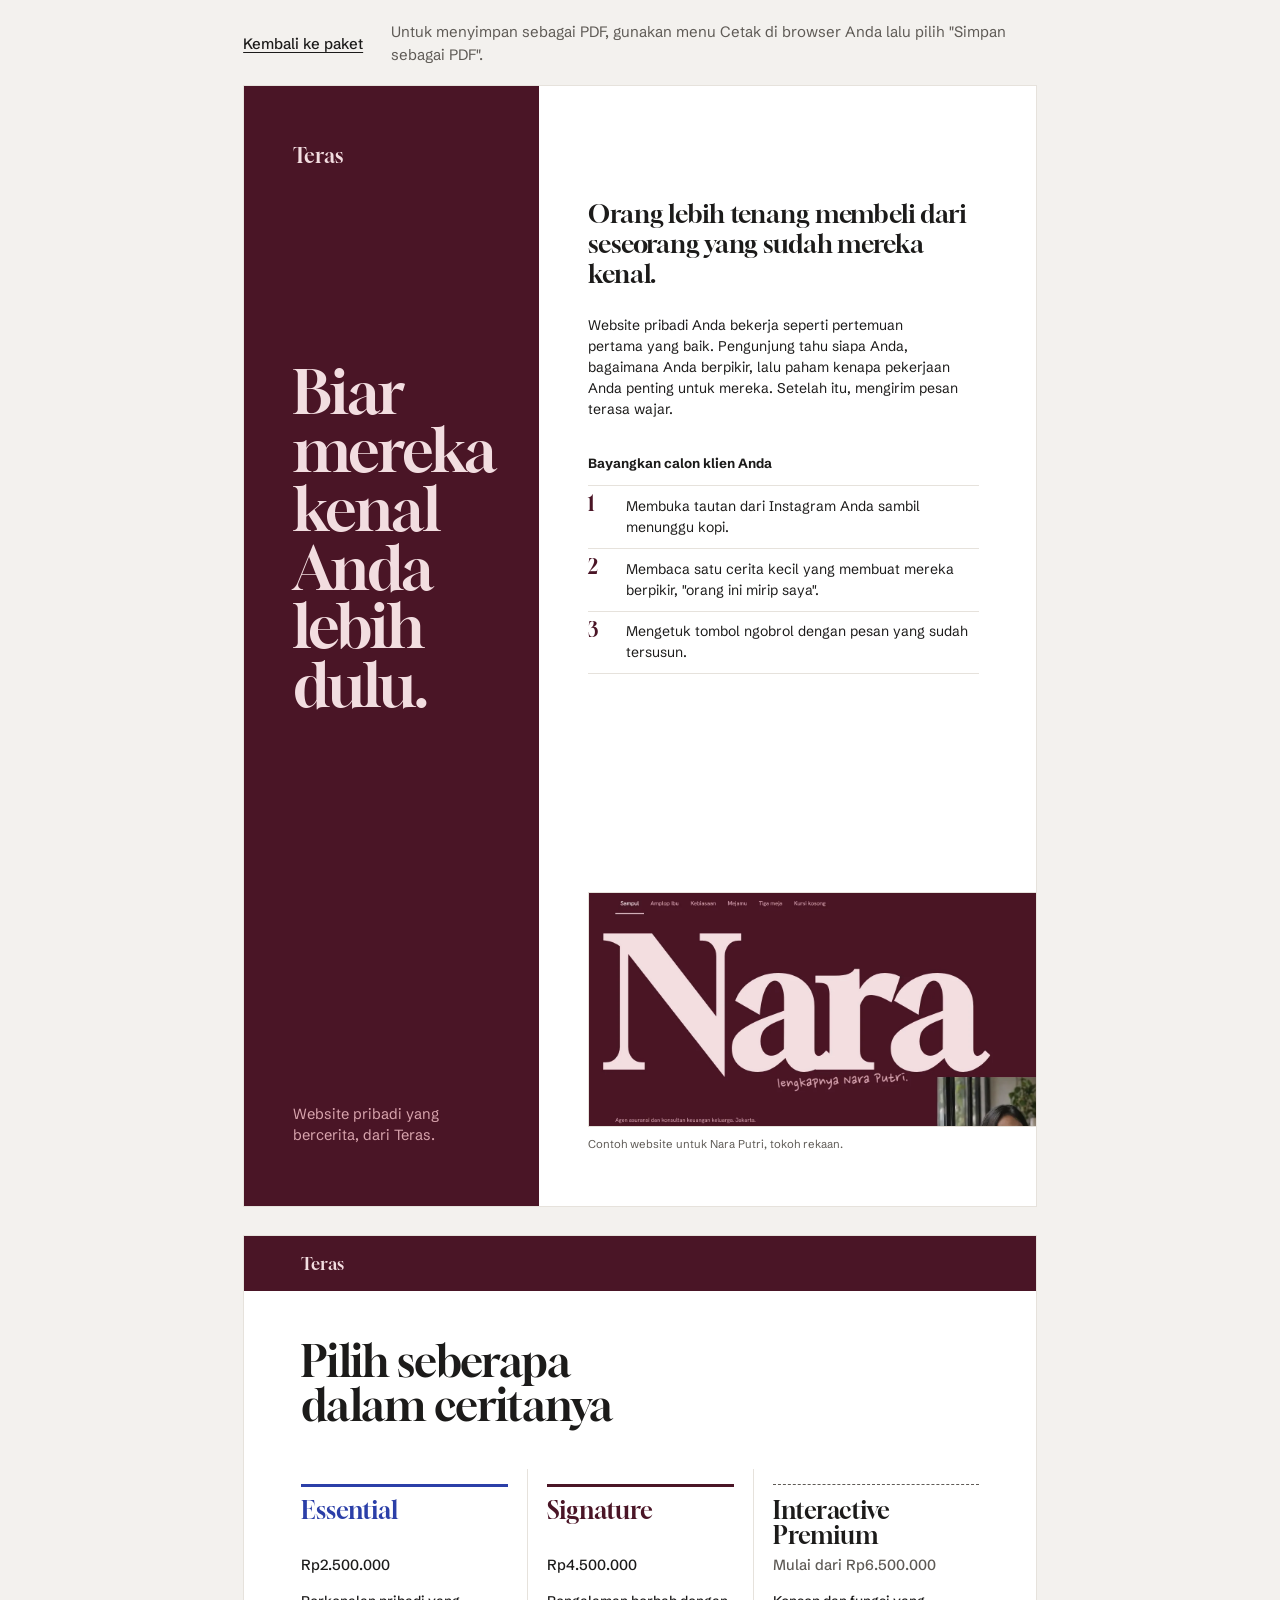
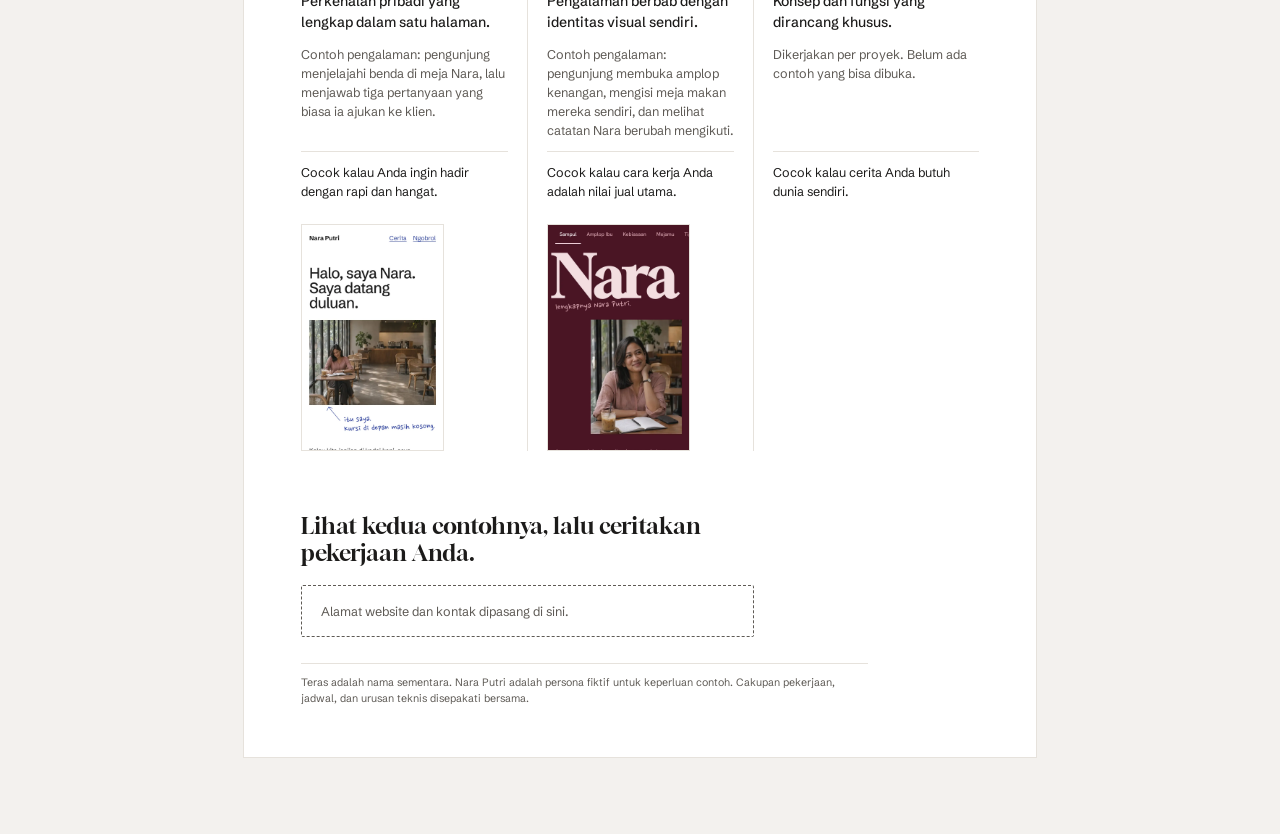
==== brosur/index.html @ 2d9d30ef "Add Teras storytelling website collection Package hub, Essential and Signature demos, brochure, self" ====
<!doctype html>
<html lang="id">
<head>
<meta charset="utf-8">
<meta name="viewport" content="width=device-width, initial-scale=1">
<title>Brosur Teras. Website pribadi yang bercerita</title>
<meta name="description" content="Brosur dua halaman Teras: website pribadi yang bercerita, dengan paket Essential, Signature, dan Interactive Premium.">
<meta name="theme-color" content="#F3F1EE">
<meta property="og:type" content="website">
<meta property="og:title" content="Brosur Teras. Website pribadi yang bercerita">
<meta property="og:description" content="Brosur dua halaman Teras: website pribadi yang bercerita, dengan paket Essential, Signature, dan Interactive Premium.">
<meta property="og:image" content="../assets/img/shot-signature-desktop.webp">
<link rel="icon" href="data:image/svg+xml,%3Csvg xmlns='http://www.w3.org/2000/svg' viewBox='0 0 32 32'%3E%3Crect width='32' height='32' fill='%234A1526'/%3E%3Crect x='6' y='9' width='20' height='3' fill='%23F2DDE0'/%3E%3Crect x='14.5' y='12' width='3' height='12' fill='%23F2DDE0'/%3E%3Crect x='6' y='24' width='20' height='1.5' fill='%23F2DDE0'/%3E%3C/svg%3E">
<link rel="stylesheet" href="../assets/fonts/fonts.css">
<link rel="stylesheet" href="brosur.css">
</head>
<body>
<a class="skip" href="#isi">Langsung ke isi</a>

<header class="toolbar">
  <a href="../index.html">Kembali ke paket</a>
  <p>Untuk menyimpan sebagai PDF, gunakan menu Cetak di browser Anda lalu pilih "Simpan sebagai PDF".</p>
</header>

<main id="isi">

  <section class="sheet sheet--cover" aria-labelledby="judul">
    <div class="cover__band">
      <p class="brand">Teras</p>
      <h1 id="judul">Biar mereka kenal Anda lebih dulu.</h1>
      <p class="cover__sub">Website pribadi yang bercerita, dari Teras.</p>
    </div>
    <div class="cover__body">
      <p class="cover__lede">Orang lebih tenang membeli dari seseorang yang sudah mereka kenal.</p>
      <p>Website pribadi Anda bekerja seperti pertemuan pertama yang baik. Pengunjung tahu siapa Anda, bagaimana Anda berpikir, lalu paham kenapa pekerjaan Anda penting untuk mereka. Setelah itu, mengirim pesan terasa wajar.</p>
      <p class="leadin" id="bayangkan">Bayangkan calon klien Anda</p>
      <ol class="seq" aria-labelledby="bayangkan">
        <li>Membuka tautan dari Instagram Anda sambil menunggu kopi.</li>
        <li>Membaca satu cerita kecil yang membuat mereka berpikir, "orang ini mirip saya".</li>
        <li>Mengetuk tombol ngobrol dengan pesan yang sudah tersusun.</li>
      </ol>
      <figure class="cover__fig">
        <div class="crop">
          <img src="../assets/img/shot-signature-desktop.webp" width="1440" height="900" fetchpriority="high" alt="Tampilan layar lebar contoh website Signature dengan nama Nara besar di atas warna merah tua.">
        </div>
        <figcaption>Contoh website untuk Nara Putri, tokoh rekaan.</figcaption>
      </figure>
    </div>
  </section>

  <section class="sheet sheet--paket" aria-labelledby="paket-judul">
    <div class="paket__head">
      <p class="brand">Teras</p>
      <h2 id="paket-judul">Pilih seberapa dalam ceritanya</h2>
    </div>

    <div class="pkgs">
      <article class="pkg pkg--ess" aria-labelledby="p-ess">
        <h3 id="p-ess">Essential</h3>
        <p class="pkg__price">Rp2.500.000</p>
        <p class="pkg__what">Perkenalan pribadi yang lengkap dalam satu halaman.</p>
        <p class="pkg__ex">Contoh pengalaman: pengunjung menjelajahi benda di meja Nara, lalu menjawab tiga pertanyaan yang biasa ia ajukan ke klien.</p>
        <p class="pkg__fit">Cocok kalau Anda ingin hadir dengan rapi dan hangat.</p>
        <div class="pkg__shot">
          <img src="../assets/img/shot-essential-mobile.webp" width="780" height="1560" loading="lazy" alt="Tampilan ponsel contoh Essential.">
        </div>
      </article>
      <article class="pkg pkg--sig" aria-labelledby="p-sig">
        <h3 id="p-sig">Signature</h3>
        <p class="pkg__price">Rp4.500.000</p>
        <p class="pkg__what">Pengalaman berbab dengan identitas visual sendiri.</p>
        <p class="pkg__ex">Contoh pengalaman: pengunjung membuka amplop kenangan, mengisi meja makan mereka sendiri, dan melihat catatan Nara berubah mengikuti.</p>
        <p class="pkg__fit">Cocok kalau cara kerja Anda adalah nilai jual utama.</p>
        <div class="pkg__shot">
          <img src="../assets/img/shot-signature-mobile.webp" width="780" height="1560" loading="lazy" alt="Tampilan ponsel contoh Signature.">
        </div>
      </article>
      <article class="pkg pkg--pre" aria-labelledby="p-pre">
        <h3 id="p-pre">Interactive Premium</h3>
        <p class="pkg__price">Mulai dari Rp6.500.000</p>
        <p class="pkg__what">Konsep dan fungsi yang dirancang khusus.</p>
        <p class="pkg__ex">Dikerjakan per proyek. Belum ada contoh yang bisa dibuka.</p>
        <p class="pkg__fit">Cocok kalau cerita Anda butuh dunia sendiri.</p>
      </article>
    </div>

    <div class="paket__foot">
      <p class="closing">Lihat kedua contohnya, lalu ceritakan pekerjaan Anda.</p>
      <p class="placeholder">Alamat website dan kontak dipasang di sini.</p>
      <p class="footnote">Teras adalah nama sementara. Nara Putri adalah persona fiktif untuk keperluan contoh. Cakupan pekerjaan, jadwal, dan urusan teknis disepakati bersama.</p>
    </div>
  </section>

</main>
</body>
</html>
---- assets/fonts/fonts.css ----
/* Self-hosted fonts, all SIL Open Font License 1.1: Gloock, Hanken Grotesk, Nanum Pen Script, Schibsted Grotesk. Latin subset. */
@font-face{font-family:"Gloock";font-style:normal;font-weight:400;font-display:swap;src:url("gloock-latin-400-normal.woff2") format("woff2")}
@font-face{font-family:"Hanken Grotesk";font-style:normal;font-weight:400;font-display:swap;src:url("hanken-grotesk-latin-400-normal.woff2") format("woff2")}
@font-face{font-family:"Hanken Grotesk";font-style:normal;font-weight:500;font-display:swap;src:url("hanken-grotesk-latin-500-normal.woff2") format("woff2")}
@font-face{font-family:"Hanken Grotesk";font-style:normal;font-weight:600;font-display:swap;src:url("hanken-grotesk-latin-600-normal.woff2") format("woff2")}
@font-face{font-family:"Nanum Pen Script";font-style:normal;font-weight:400;font-display:swap;src:url("nanum-pen-script-latin-400-normal.woff2") format("woff2")}
@font-face{font-family:"Schibsted Grotesk";font-style:normal;font-weight:400;font-display:swap;src:url("schibsted-grotesk-latin-400-normal.woff2") format("woff2")}
@font-face{font-family:"Schibsted Grotesk";font-style:normal;font-weight:500;font-display:swap;src:url("schibsted-grotesk-latin-500-normal.woff2") format("woff2")}
@font-face{font-family:"Schibsted Grotesk";font-style:normal;font-weight:700;font-display:swap;src:url("schibsted-grotesk-latin-700-normal.woff2") format("woff2")}
---- brosur/brosur.css ----
/* Teras brochure. Two A4 sheets; on screen they sit on a grey desk. */
:root {
  --paper: #FFFFFF;
  --desk: #F3F1EE;
  --ink: #1C1B1A;
  --soft: #5E5A55;
  --line: #E6E2DC;
  --blue: #2B3FA8;
  --ox: #4A1526;
  --blush: #F2DDE0;
  --cream: #FFF9F6;
  --rose: #D9A5AE;
  --display: "Gloock", "Times New Roman", serif;
  --body: "Schibsted Grotesk", system-ui, sans-serif;
}

*, *::before, *::after { box-sizing: border-box; }
html { -webkit-text-size-adjust: 100%; }
body {
  margin: 0; background: var(--desk); color: var(--ink);
  font: 400 1rem/1.55 var(--body);
  -webkit-font-smoothing: antialiased; text-rendering: optimizeLegibility;
  -webkit-print-color-adjust: exact; print-color-adjust: exact;
}
h1, h2, h3, p, ol, figure { margin: 0; }
img { display: block; width: 100%; height: auto; }
a { color: inherit; text-decoration-thickness: 1px; text-underline-offset: .2em; }
:focus-visible { outline: 2px solid var(--blue); outline-offset: 3px; }

.skip {
  position: absolute; left: 12px; top: -80px; z-index: 10;
  background: var(--ink); color: var(--paper); padding: 12px 16px; text-decoration: none;
}
.skip:focus { top: 12px; }

/* ---------- toolbar (screen only) ---------- */
.toolbar {
  max-width: 210mm; margin: 0 auto; padding: 20px 0 18px;
  display: flex; flex-wrap: wrap; align-items: center; gap: 4px 28px;
  font-size: .9375rem;
}
.toolbar a { display: inline-flex; align-items: center; min-height: 44px; font-weight: 500; }
.toolbar p { color: var(--soft); flex: 1 1 22rem; }
@media (hover: hover) { .toolbar a:hover { text-decoration-thickness: 2px; } }

main { padding-bottom: 48px; }

/* ---------- sheet: fixed A4 on screen and in print ---------- */
.sheet {
  width: 210mm; height: 297mm; margin: 0 auto 28px;
  background: var(--paper); border: 1px solid var(--line);
  overflow: hidden; position: relative;
  font-size: 10.5pt; line-height: 1.5;
}

.brand { font-family: var(--display); font-size: 15pt; line-height: 1; }

/* sheet 1 */
.sheet--cover { display: grid; grid-template-columns: 78mm 1fr; }
.cover__band {
  background: var(--ox); color: var(--blush);
  padding: 16mm 10mm 16mm 13mm;
  display: flex; flex-direction: column;
}
.cover__band h1 {
  margin-top: 52mm;
  font-family: var(--display); font-weight: 400;
  font-size: 44pt; line-height: 1; letter-spacing: -.02em;
  color: var(--blush);
}
.cover__sub { margin-top: auto; color: var(--rose); font-size: 11pt; line-height: 1.4; max-width: 46mm; }

.cover__body { padding: 30mm 15mm 14mm 13mm; display: flex; flex-direction: column; }
.cover__lede {
  font-family: var(--display); font-size: 19pt; line-height: 1.18; letter-spacing: -.005em;
  margin-bottom: 7mm;
}
.cover__body > p:not(.cover__lede):not(.leadin) { color: var(--ink); max-width: 98mm; }
.leadin { margin-top: 9mm; font-weight: 700; font-size: 10pt; }
.seq { list-style: none; padding: 0; margin-top: 3mm; counter-reset: s; max-width: 104mm; }
.seq li {
  counter-increment: s; position: relative;
  padding: 2.6mm 0 2.6mm 10mm; border-top: 1px solid var(--line);
}
.seq li:last-child { border-bottom: 1px solid var(--line); }
.seq li::before {
  content: counter(s); position: absolute; left: 0; top: 1.6mm;
  font-family: var(--display); font-size: 15pt; line-height: 1.2; color: var(--ox);
}
.cover__fig { margin-top: auto; margin-right: -15mm; }
.crop { height: 62mm; overflow: hidden; border: 1px solid var(--line); border-right: 0; }
.crop img { width: 118%; max-width: none; height: auto; }
.cover__fig figcaption { margin-top: 2.5mm; font-size: 8.5pt; color: var(--soft); }

/* sheet 2 */
.sheet--paket { display: flex; flex-direction: column; }
.paket__head { padding: 0 15mm; }
.paket__head .brand {
  margin: 0 -15mm; padding: 5mm 15mm; background: var(--ox); color: var(--blush);
  font-size: 13pt;
}
.paket__head h2 {
  margin-top: 13mm;
  font-family: var(--display); font-weight: 400; font-size: 32pt; line-height: 1.02; letter-spacing: -.015em;
  max-width: 120mm;
}
.pkgs {
  margin: 11mm 15mm 0;
  display: grid; grid-template-columns: repeat(3, minmax(0, 1fr));
  grid-template-rows: repeat(6, auto); column-gap: 0;
}
.pkg {
  grid-row: span 6; display: grid; grid-template-rows: subgrid; align-content: start;
  padding: 4mm 5mm 0; border-left: 1px solid var(--line);
}
.pkg:first-child { border-left: 0; padding-left: 0; }
.pkg:last-child { padding-right: 0; }
.pkg h3 {
  font-family: var(--display); font-weight: 400; font-size: 18pt; line-height: 1.05;
  padding-top: 3mm; border-top: 2.5pt solid var(--ink);
}
.pkg--ess h3 { border-top-color: var(--blue); color: var(--blue); }
.pkg--sig h3 { border-top-color: var(--ox); color: var(--ox); }
.pkg--pre h3 { border-top: 1pt dashed var(--soft); padding-top: calc(3mm + 1.5pt); }
.pkg__price { margin-top: 1.5mm; font-weight: 500; font-size: 11pt; }
.pkg--pre .pkg__price { color: var(--soft); }
.pkg__what { margin-top: 4mm; font-weight: 500; }
.pkg__ex { margin-top: 3mm; color: var(--soft); font-size: 9.5pt; }
.pkg__fit { margin-top: 3mm; padding-top: 3mm; border-top: 1px solid var(--line); font-size: 9.5pt; }
.pkg__shot {
  margin-top: 6mm; width: 38mm; height: 60mm; overflow: hidden;
  border: 1px solid var(--line);
}
.pkg__shot img { width: 100%; height: auto; }

.paket__foot { margin-top: auto; padding: 0 15mm 13mm; }
.closing { font-family: var(--display); font-size: 17pt; line-height: 1.2; max-width: 120mm; }
.placeholder {
  margin-top: 5mm; padding: 4mm 5mm; border: 1px dashed var(--soft); border-radius: 2px;
  color: var(--soft); font-size: 9.5pt; max-width: 120mm;
}
.footnote { margin-top: 7mm; padding-top: 3mm; border-top: 1px solid var(--line); font-size: 8pt; color: var(--soft); max-width: 150mm; }

/* screens a little narrower than A4: shrink the whole sheet uniformly */
@media screen and (min-width: 700px) and (max-width: 860px) {
  .sheet, .toolbar { zoom: .86; }
}

/* narrow screens: reflow to one readable column */
@media screen and (max-width: 699px) {
  .toolbar { padding: 14px 20px; }
  main { padding: 0 12px 32px; }
  .sheet { width: auto; height: auto; font-size: 1rem; margin-bottom: 16px; }
  .brand { font-size: 1.25rem; }
  .sheet--cover { display: block; }
  .cover__band { padding: 24px 20px 28px; }
  .cover__band h1 { margin-top: 40px; font-size: clamp(2.75rem, 13vw, 3.5rem); }
  .cover__sub { margin-top: 24px; font-size: 1rem; max-width: none; }
  .cover__body { padding: 28px 20px 24px; }
  .cover__lede { font-size: 1.5rem; margin-bottom: 18px; }
  .leadin { margin-top: 28px; font-size: .9375rem; }
  .seq { margin-top: 8px; }
  .seq li { padding: 10px 0 10px 32px; }
  .seq li::before { top: 6px; font-size: 1.25rem; }
  .cover__fig { margin: 28px -20px 0 0; }
  .crop { height: auto; aspect-ratio: 16 / 10; }
  .crop img { width: 160%; height: auto; }
  .cover__fig figcaption { font-size: .8125rem; margin-top: 8px; }

  .paket__head { padding: 0 20px; }
  .paket__head .brand { margin: 0 -20px; padding: 14px 20px; font-size: 1.125rem; }
  .paket__head h2 { margin-top: 28px; font-size: 2.125rem; }
  .pkgs { margin: 24px 20px 0; display: block; }
  .pkg { display: block; padding: 0 0 28px; border-left: 0; }
  .pkg h3 { font-size: 1.75rem; padding-top: 12px; }
  .pkg--pre h3 { padding-top: 14px; }
  .pkg__price { font-size: 1.0625rem; margin-top: 4px; }
  .pkg__what { margin-top: 12px; }
  .pkg__ex, .pkg__fit { font-size: .9375rem; margin-top: 10px; }
  .pkg__fit { padding-top: 10px; }
  .pkg__shot { margin-top: 18px; width: 52%; height: auto; aspect-ratio: 5 / 8; }
  .paket__foot { padding: 8px 20px 24px; }
  .closing { font-size: 1.375rem; }
  .placeholder { margin-top: 16px; padding: 14px 16px; font-size: .9375rem; }
  .footnote { margin-top: 20px; padding-top: 12px; font-size: .8125rem; }
}

/* ---------- print ---------- */
@page { size: A4; margin: 0; }
@media print {
  html, body { background: var(--paper); }
  .toolbar, .skip { display: none !important; }
  main { padding: 0; }
  .sheet {
    margin: 0; border: 0; zoom: 1;
    width: 210mm; height: 296.5mm;
    break-after: page; page-break-after: always;
  }
  .sheet:last-child { break-after: auto; page-break-after: auto; }
}

h1, h2 { text-wrap: balance; }
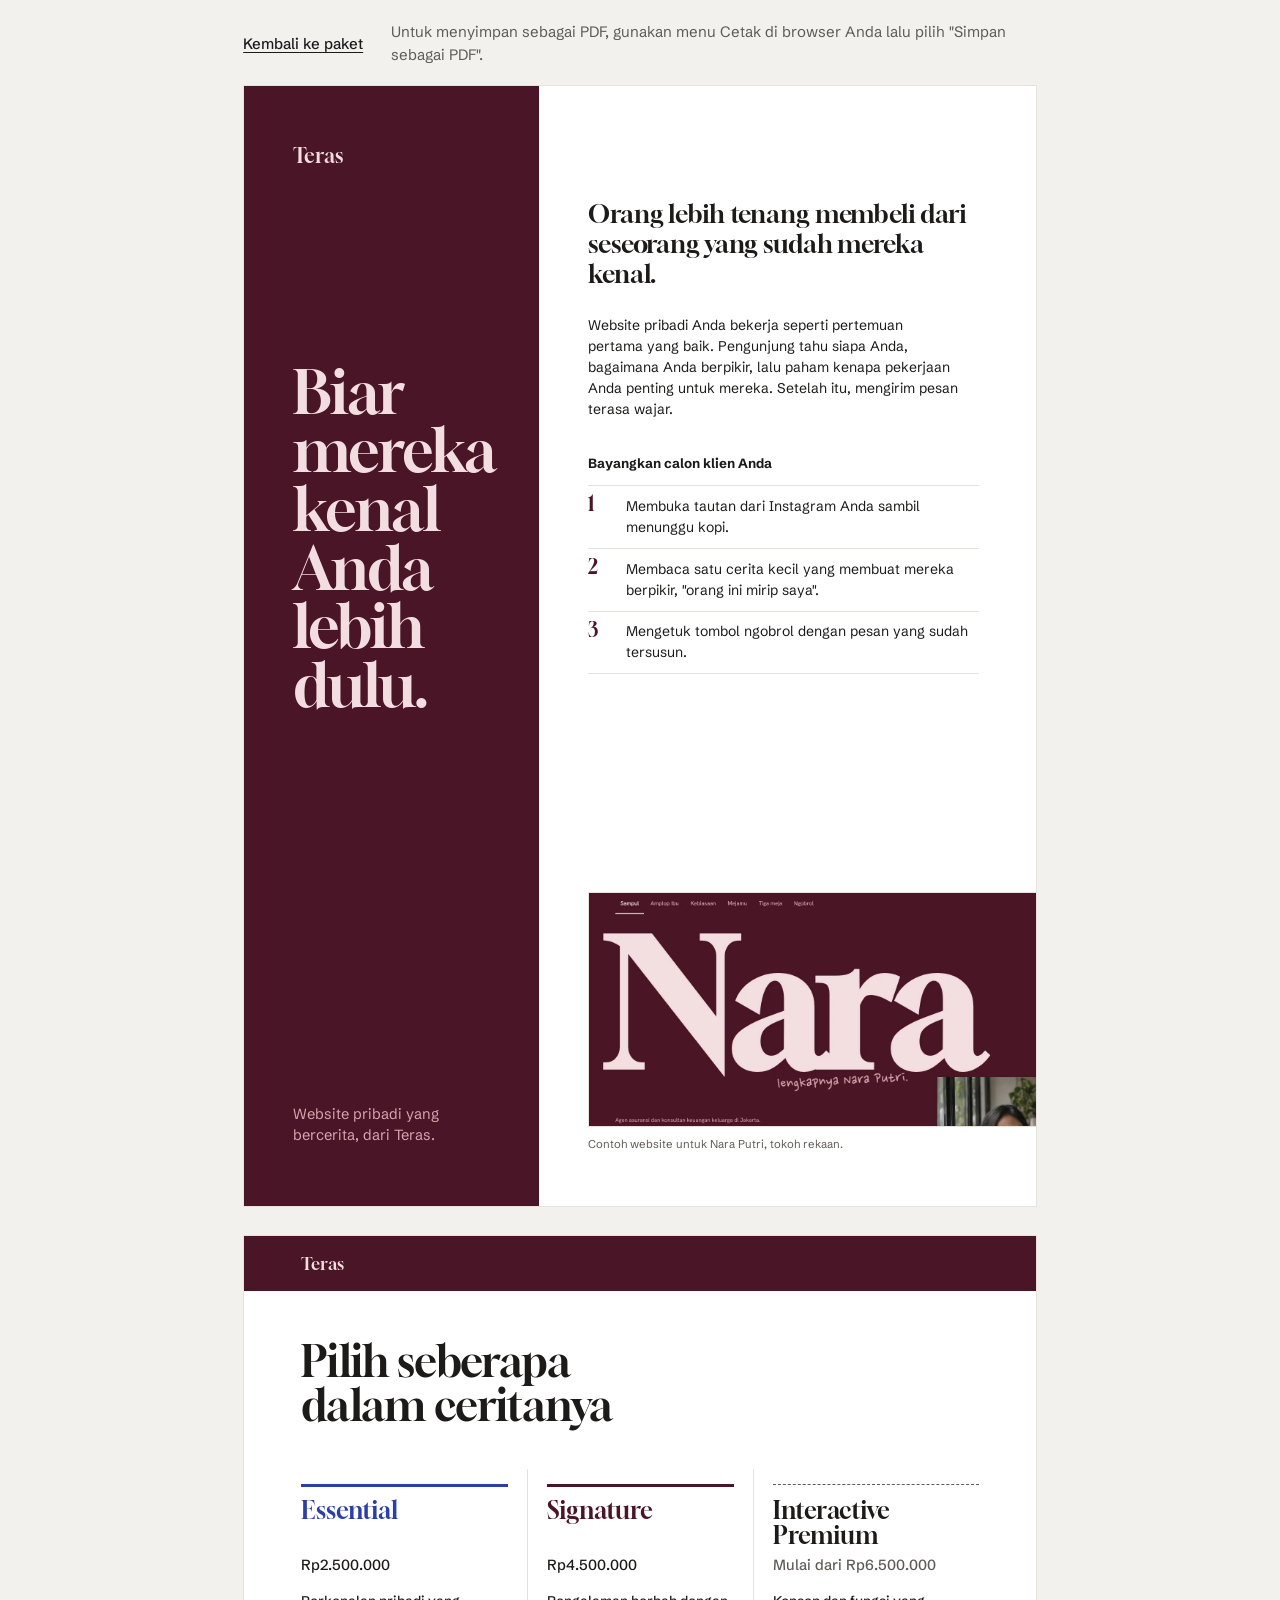
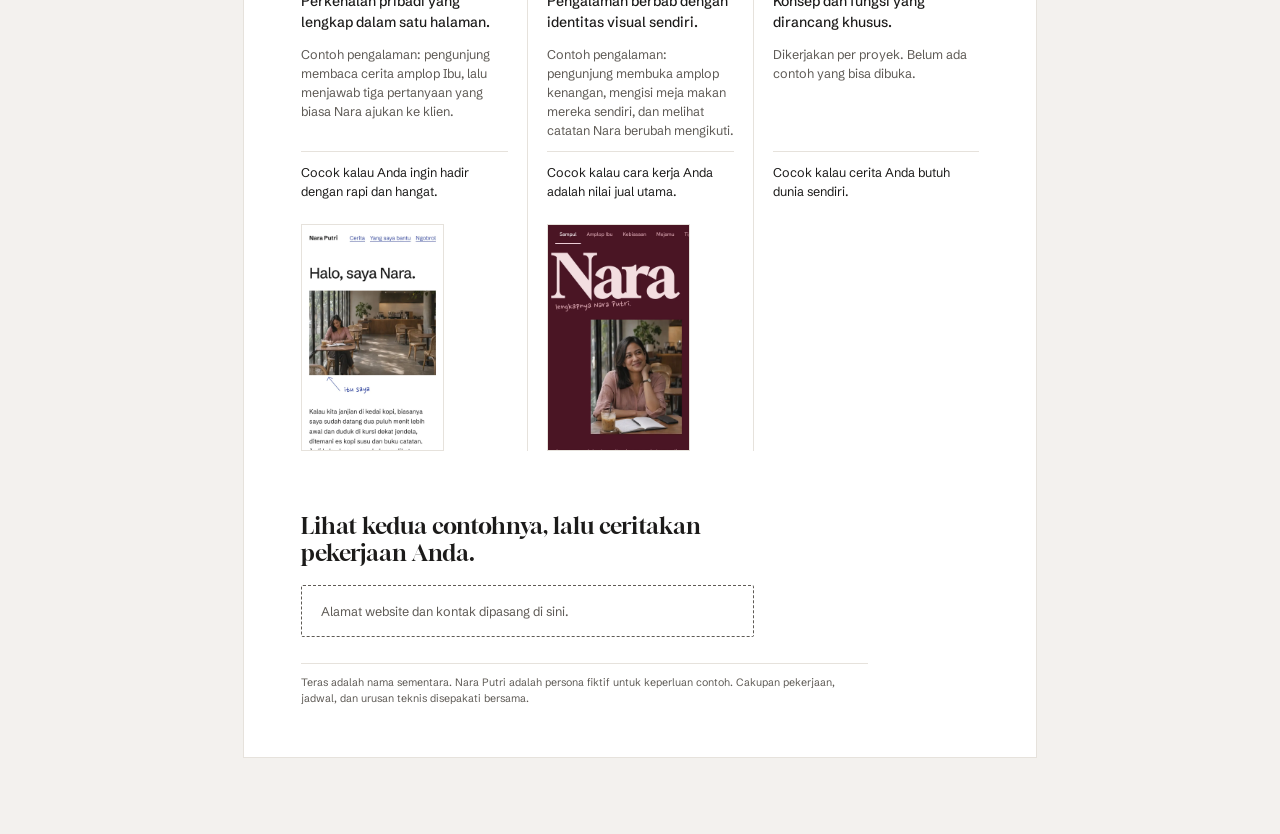
==== commit a63b787f: "Rework Essential flow and rewrite copy on both demos Essential: remove table-objects section, tell t" ====
--- a/brosur/index.html
+++ b/brosur/index.html
@@ -59,7 +59,7 @@
         <h3 id="p-ess">Essential</h3>
         <p class="pkg__price">Rp2.500.000</p>
         <p class="pkg__what">Perkenalan pribadi yang lengkap dalam satu halaman.</p>
-        <p class="pkg__ex">Contoh pengalaman: pengunjung menjelajahi benda di meja Nara, lalu menjawab tiga pertanyaan yang biasa ia ajukan ke klien.</p>
+        <p class="pkg__ex">Contoh pengalaman: pengunjung membaca cerita amplop Ibu, lalu menjawab tiga pertanyaan yang biasa Nara ajukan ke klien.</p>
         <p class="pkg__fit">Cocok kalau Anda ingin hadir dengan rapi dan hangat.</p>
         <div class="pkg__shot">
           <img src="../assets/img/shot-essential-mobile.webp" width="780" height="1560" loading="lazy" alt="Tampilan ponsel contoh Essential.">
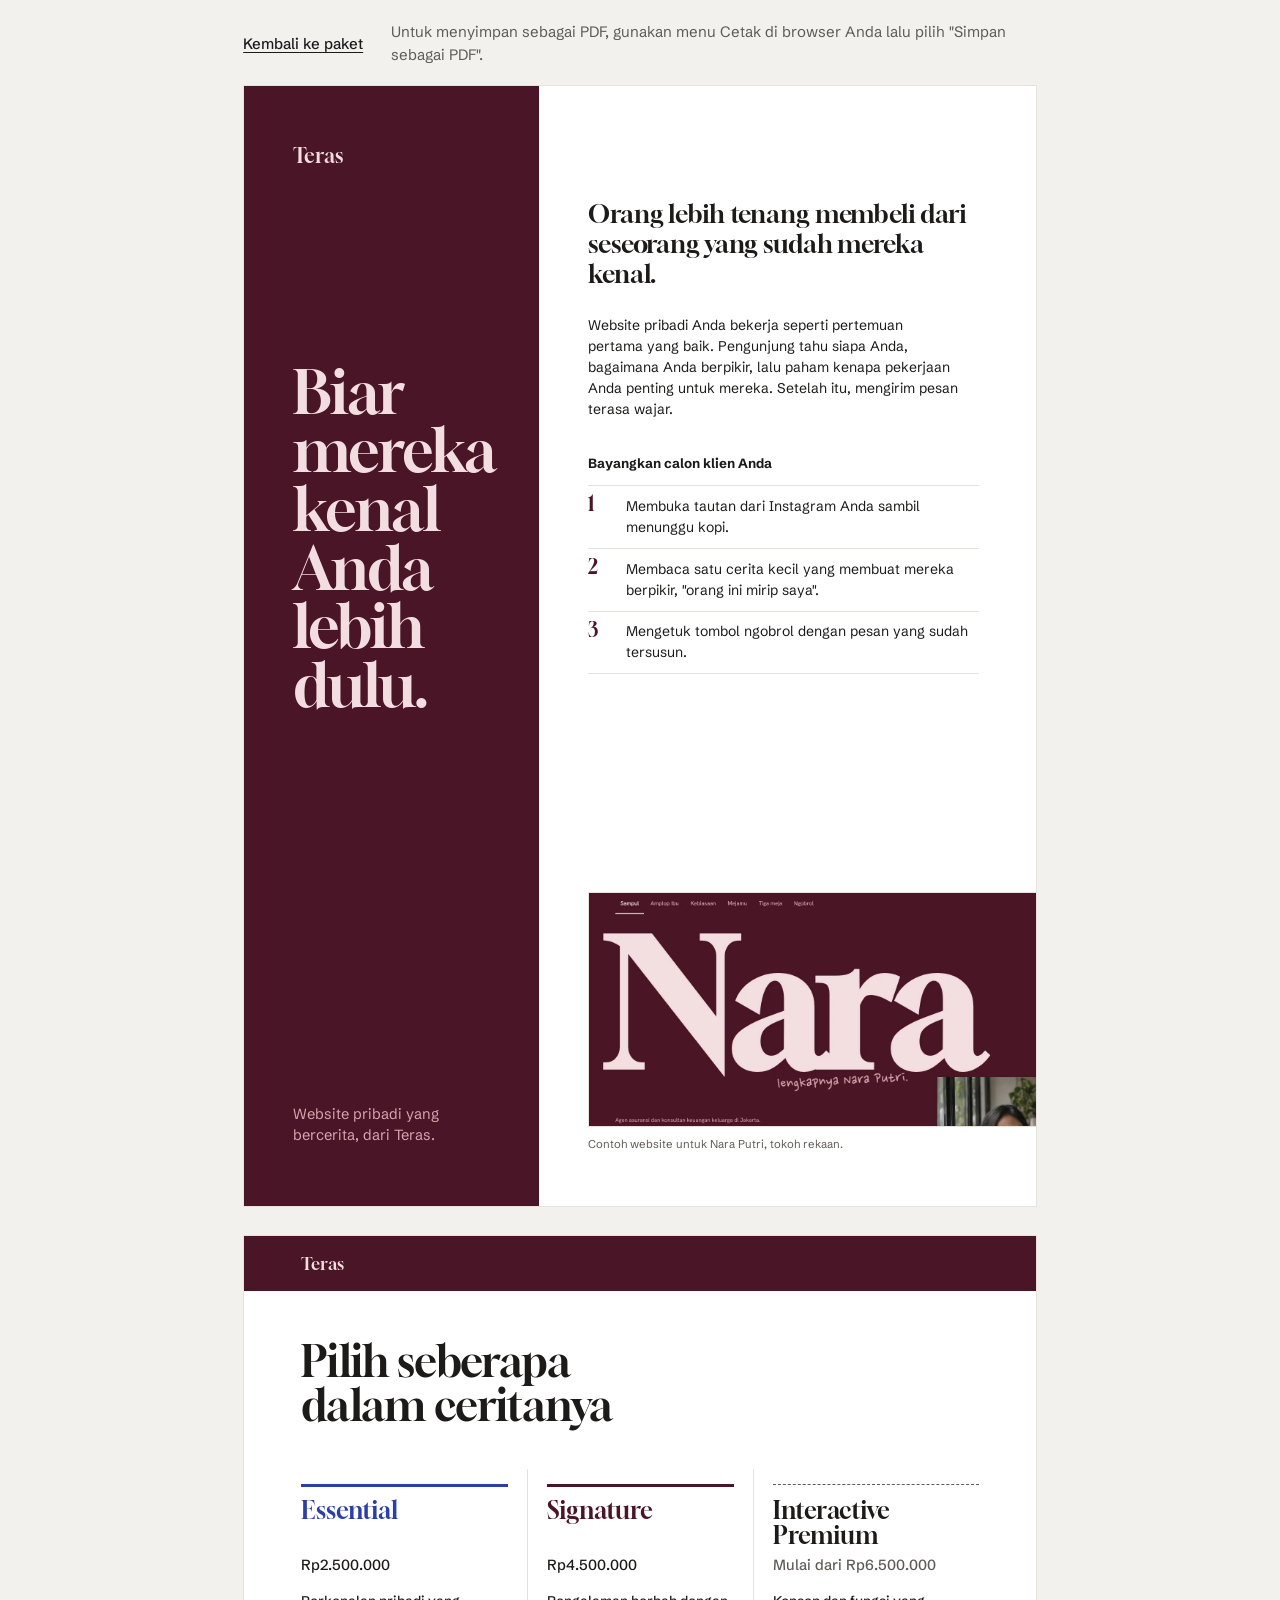
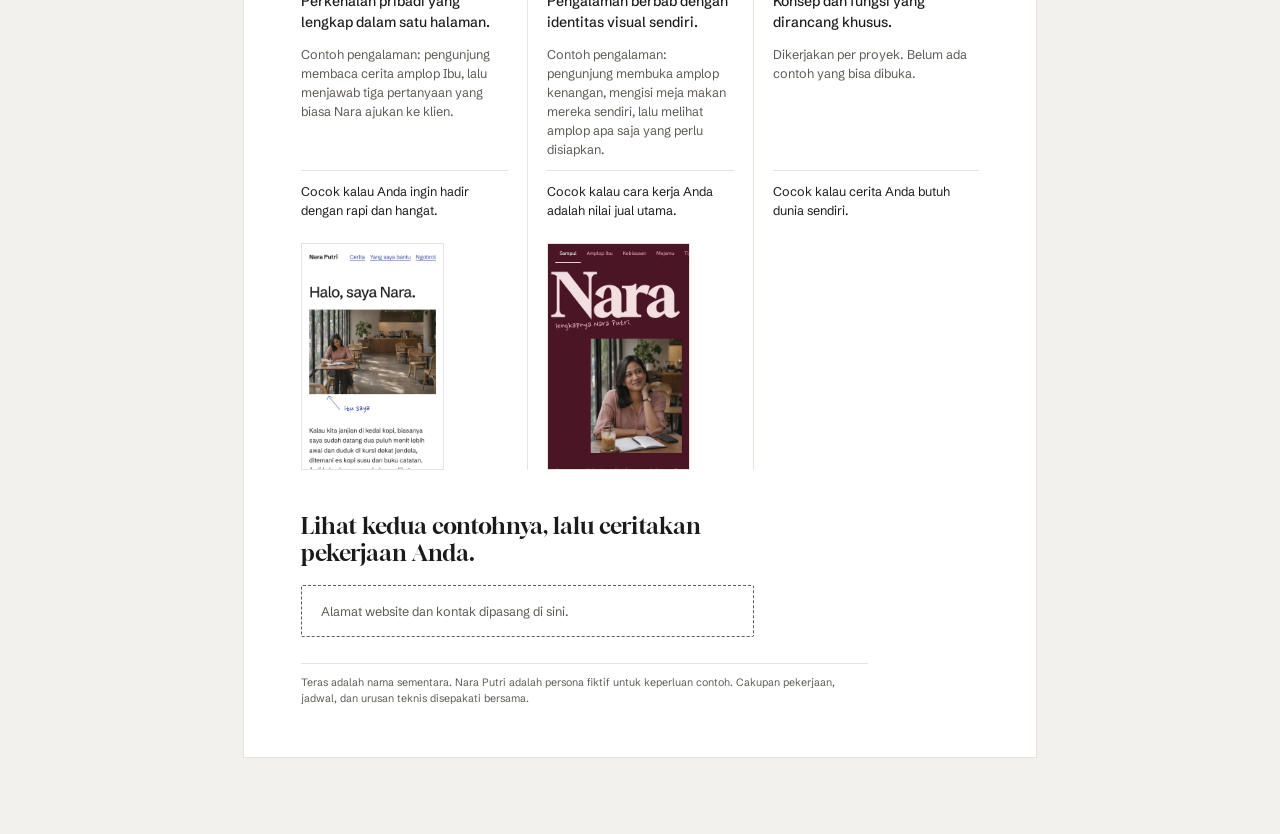
==== commit 499c9dad: "Signature: show envelopes for the visitor's table instead of unanswered questions The seat-your-tabl" ====
--- a/brosur/index.html
+++ b/brosur/index.html
@@ -69,7 +69,7 @@
         <h3 id="p-sig">Signature</h3>
         <p class="pkg__price">Rp4.500.000</p>
         <p class="pkg__what">Pengalaman berbab dengan identitas visual sendiri.</p>
-        <p class="pkg__ex">Contoh pengalaman: pengunjung membuka amplop kenangan, mengisi meja makan mereka sendiri, dan melihat catatan Nara berubah mengikuti.</p>
+        <p class="pkg__ex">Contoh pengalaman: pengunjung membuka amplop kenangan, mengisi meja makan mereka sendiri, lalu melihat amplop apa saja yang perlu disiapkan.</p>
         <p class="pkg__fit">Cocok kalau cara kerja Anda adalah nilai jual utama.</p>
         <div class="pkg__shot">
           <img src="../assets/img/shot-signature-mobile.webp" width="780" height="1560" loading="lazy" alt="Tampilan ponsel contoh Signature.">
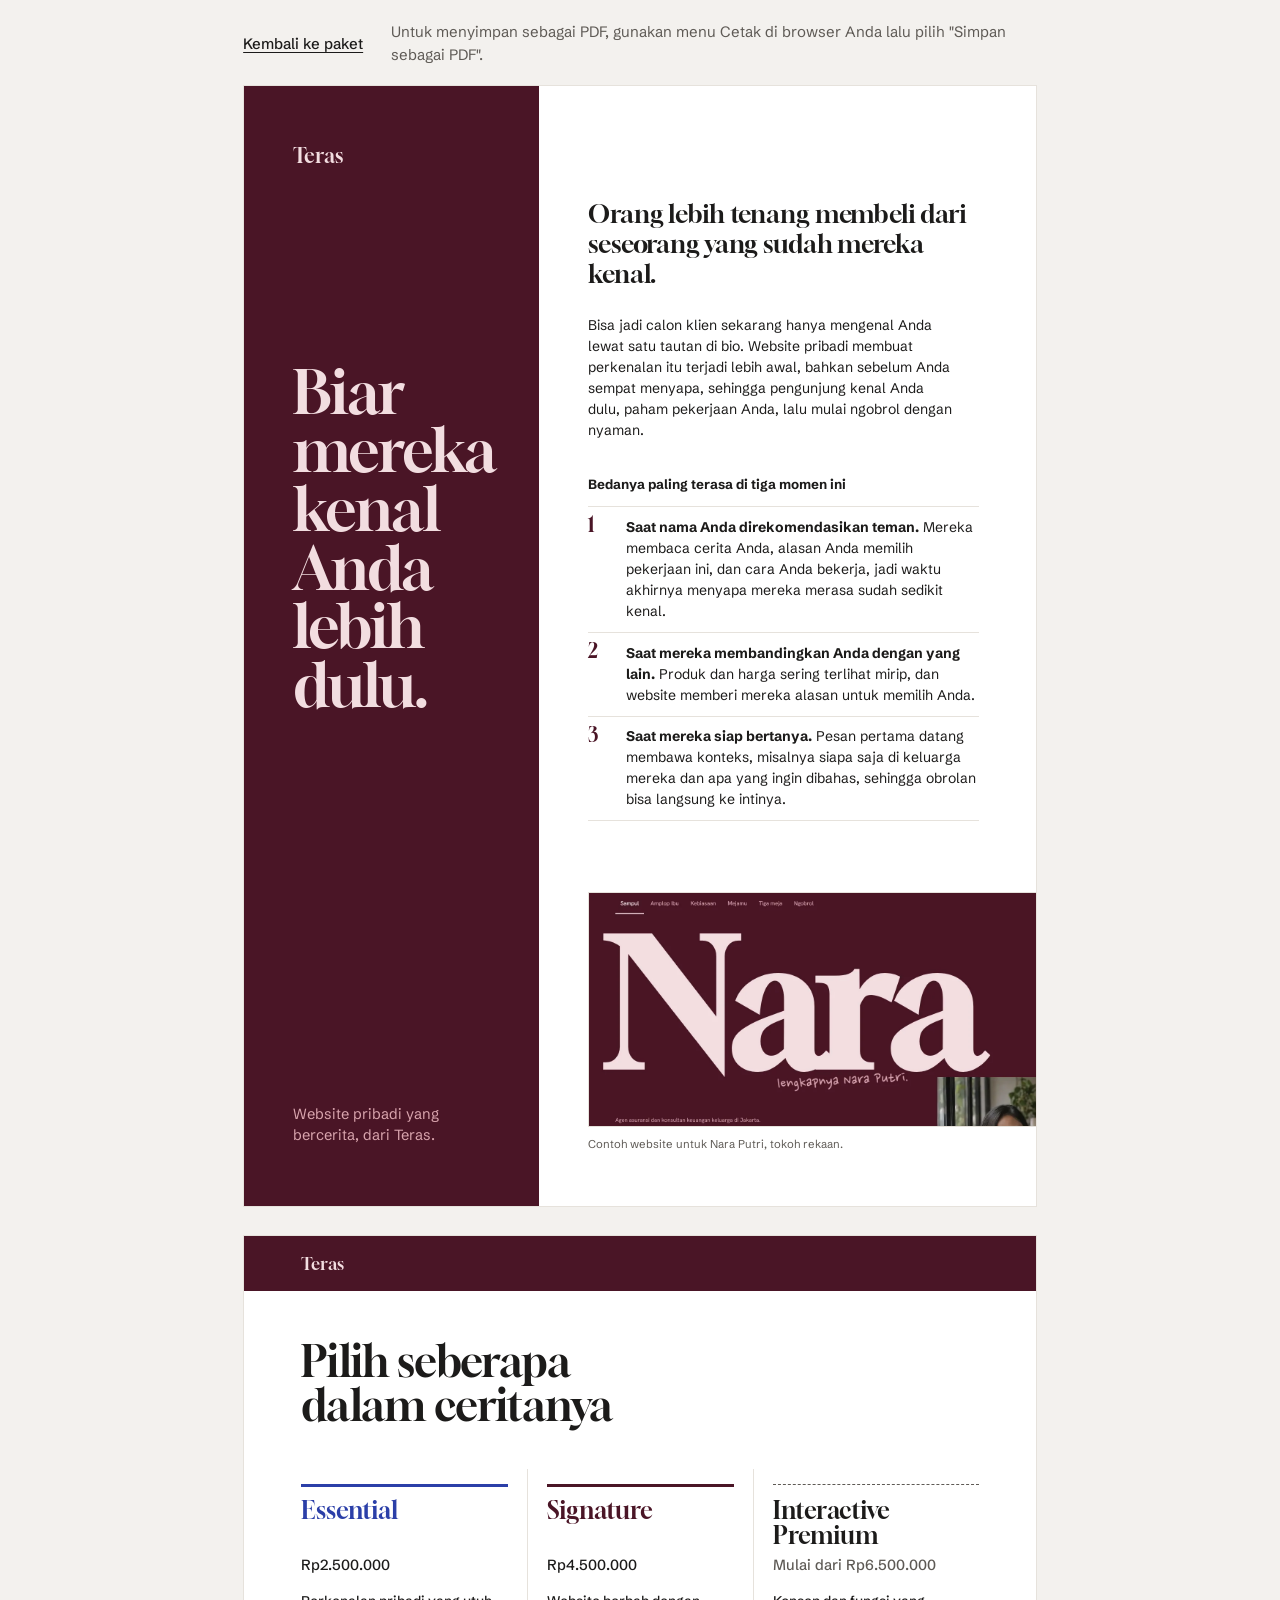
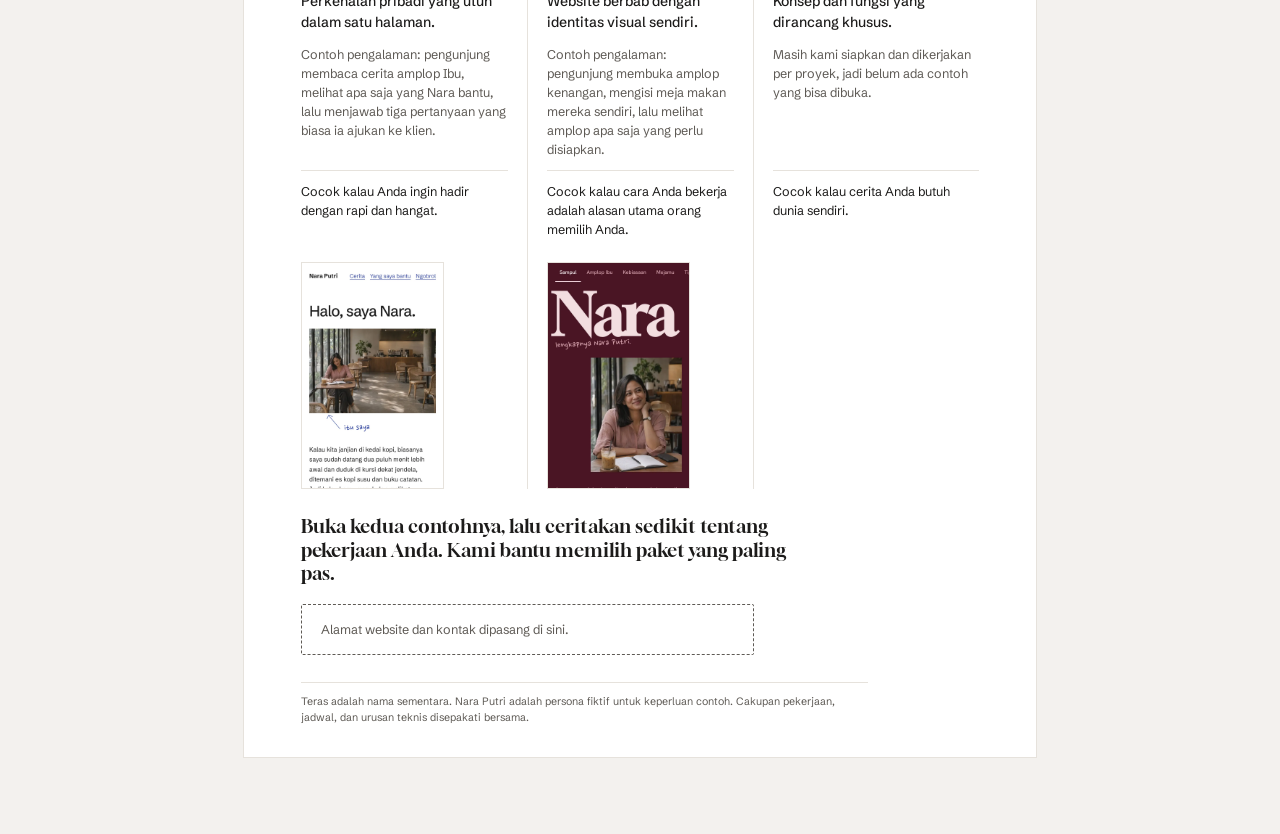
==== commit e6ccf31d: "Brochure: match the hub's message and copy Sheet 1 now carries the 'three moments' argument for a pe" ====
--- a/brosur/index.html
+++ b/brosur/index.html
@@ -32,12 +32,12 @@
     </div>
     <div class="cover__body">
       <p class="cover__lede">Orang lebih tenang membeli dari seseorang yang sudah mereka kenal.</p>
-      <p>Website pribadi Anda bekerja seperti pertemuan pertama yang baik. Pengunjung tahu siapa Anda, bagaimana Anda berpikir, lalu paham kenapa pekerjaan Anda penting untuk mereka. Setelah itu, mengirim pesan terasa wajar.</p>
-      <p class="leadin" id="bayangkan">Bayangkan calon klien Anda</p>
+      <p>Bisa jadi calon klien sekarang hanya mengenal Anda lewat satu tautan di bio. Website pribadi membuat perkenalan itu terjadi lebih awal, bahkan sebelum Anda sempat menyapa, sehingga pengunjung kenal Anda dulu, paham pekerjaan Anda, lalu mulai ngobrol dengan nyaman.</p>
+      <p class="leadin" id="bayangkan">Bedanya paling terasa di tiga momen ini</p>
       <ol class="seq" aria-labelledby="bayangkan">
-        <li>Membuka tautan dari Instagram Anda sambil menunggu kopi.</li>
-        <li>Membaca satu cerita kecil yang membuat mereka berpikir, "orang ini mirip saya".</li>
-        <li>Mengetuk tombol ngobrol dengan pesan yang sudah tersusun.</li>
+        <li><b>Saat nama Anda direkomendasikan teman.</b> Mereka membaca cerita Anda, alasan Anda memilih pekerjaan ini, dan cara Anda bekerja, jadi waktu akhirnya menyapa mereka merasa sudah sedikit kenal.</li>
+        <li><b>Saat mereka membandingkan Anda dengan yang lain.</b> Produk dan harga sering terlihat mirip, dan website memberi mereka alasan untuk memilih Anda.</li>
+        <li><b>Saat mereka siap bertanya.</b> Pesan pertama datang membawa konteks, misalnya siapa saja di keluarga mereka dan apa yang ingin dibahas, sehingga obrolan bisa langsung ke intinya.</li>
       </ol>
       <figure class="cover__fig">
         <div class="crop">
@@ -58,8 +58,8 @@
       <article class="pkg pkg--ess" aria-labelledby="p-ess">
         <h3 id="p-ess">Essential</h3>
         <p class="pkg__price">Rp2.500.000</p>
-        <p class="pkg__what">Perkenalan pribadi yang lengkap dalam satu halaman.</p>
-        <p class="pkg__ex">Contoh pengalaman: pengunjung membaca cerita amplop Ibu, lalu menjawab tiga pertanyaan yang biasa Nara ajukan ke klien.</p>
+        <p class="pkg__what">Perkenalan pribadi yang utuh dalam satu halaman.</p>
+        <p class="pkg__ex">Contoh pengalaman: pengunjung membaca cerita amplop Ibu, melihat apa saja yang Nara bantu, lalu menjawab tiga pertanyaan yang biasa ia ajukan ke klien.</p>
         <p class="pkg__fit">Cocok kalau Anda ingin hadir dengan rapi dan hangat.</p>
         <div class="pkg__shot">
           <img src="../assets/img/shot-essential-mobile.webp" width="780" height="1560" loading="lazy" alt="Tampilan ponsel contoh Essential.">
@@ -68,9 +68,9 @@
       <article class="pkg pkg--sig" aria-labelledby="p-sig">
         <h3 id="p-sig">Signature</h3>
         <p class="pkg__price">Rp4.500.000</p>
-        <p class="pkg__what">Pengalaman berbab dengan identitas visual sendiri.</p>
+        <p class="pkg__what">Website berbab dengan identitas visual sendiri.</p>
         <p class="pkg__ex">Contoh pengalaman: pengunjung membuka amplop kenangan, mengisi meja makan mereka sendiri, lalu melihat amplop apa saja yang perlu disiapkan.</p>
-        <p class="pkg__fit">Cocok kalau cara kerja Anda adalah nilai jual utama.</p>
+        <p class="pkg__fit">Cocok kalau cara Anda bekerja adalah alasan utama orang memilih Anda.</p>
         <div class="pkg__shot">
           <img src="../assets/img/shot-signature-mobile.webp" width="780" height="1560" loading="lazy" alt="Tampilan ponsel contoh Signature.">
         </div>
@@ -79,13 +79,13 @@
         <h3 id="p-pre">Interactive Premium</h3>
         <p class="pkg__price">Mulai dari Rp6.500.000</p>
         <p class="pkg__what">Konsep dan fungsi yang dirancang khusus.</p>
-        <p class="pkg__ex">Dikerjakan per proyek. Belum ada contoh yang bisa dibuka.</p>
+        <p class="pkg__ex">Masih kami siapkan dan dikerjakan per proyek, jadi belum ada contoh yang bisa dibuka.</p>
         <p class="pkg__fit">Cocok kalau cerita Anda butuh dunia sendiri.</p>
       </article>
     </div>
 
     <div class="paket__foot">
-      <p class="closing">Lihat kedua contohnya, lalu ceritakan pekerjaan Anda.</p>
+      <p class="closing">Buka kedua contohnya, lalu ceritakan sedikit tentang pekerjaan Anda. Kami bantu memilih paket yang paling pas.</p>
       <p class="placeholder">Alamat website dan kontak dipasang di sini.</p>
       <p class="footnote">Teras adalah nama sementara. Nara Putri adalah persona fiktif untuk keperluan contoh. Cakupan pekerjaan, jadwal, dan urusan teknis disepakati bersama.</p>
     </div>
--- a/brosur/brosur.css
+++ b/brosur/brosur.css
@@ -133,8 +133,8 @@
 }
 .pkg__shot img { width: 100%; height: auto; }
 
-.paket__foot { margin-top: auto; padding: 0 15mm 13mm; }
-.closing { font-family: var(--display); font-size: 17pt; line-height: 1.2; max-width: 120mm; }
+.paket__foot { margin-top: auto; padding: 7mm 15mm 13mm; }
+.closing { font-family: var(--display); font-size: 14pt; line-height: 1.25; max-width: 130mm; }
 .placeholder {
   margin-top: 5mm; padding: 4mm 5mm; border: 1px dashed var(--soft); border-radius: 2px;
   color: var(--soft); font-size: 9.5pt; max-width: 120mm;
@@ -200,3 +200,5 @@
 }
 
 h1, h2 { text-wrap: balance; }
+
+.seq li b { font-weight: 700; }
